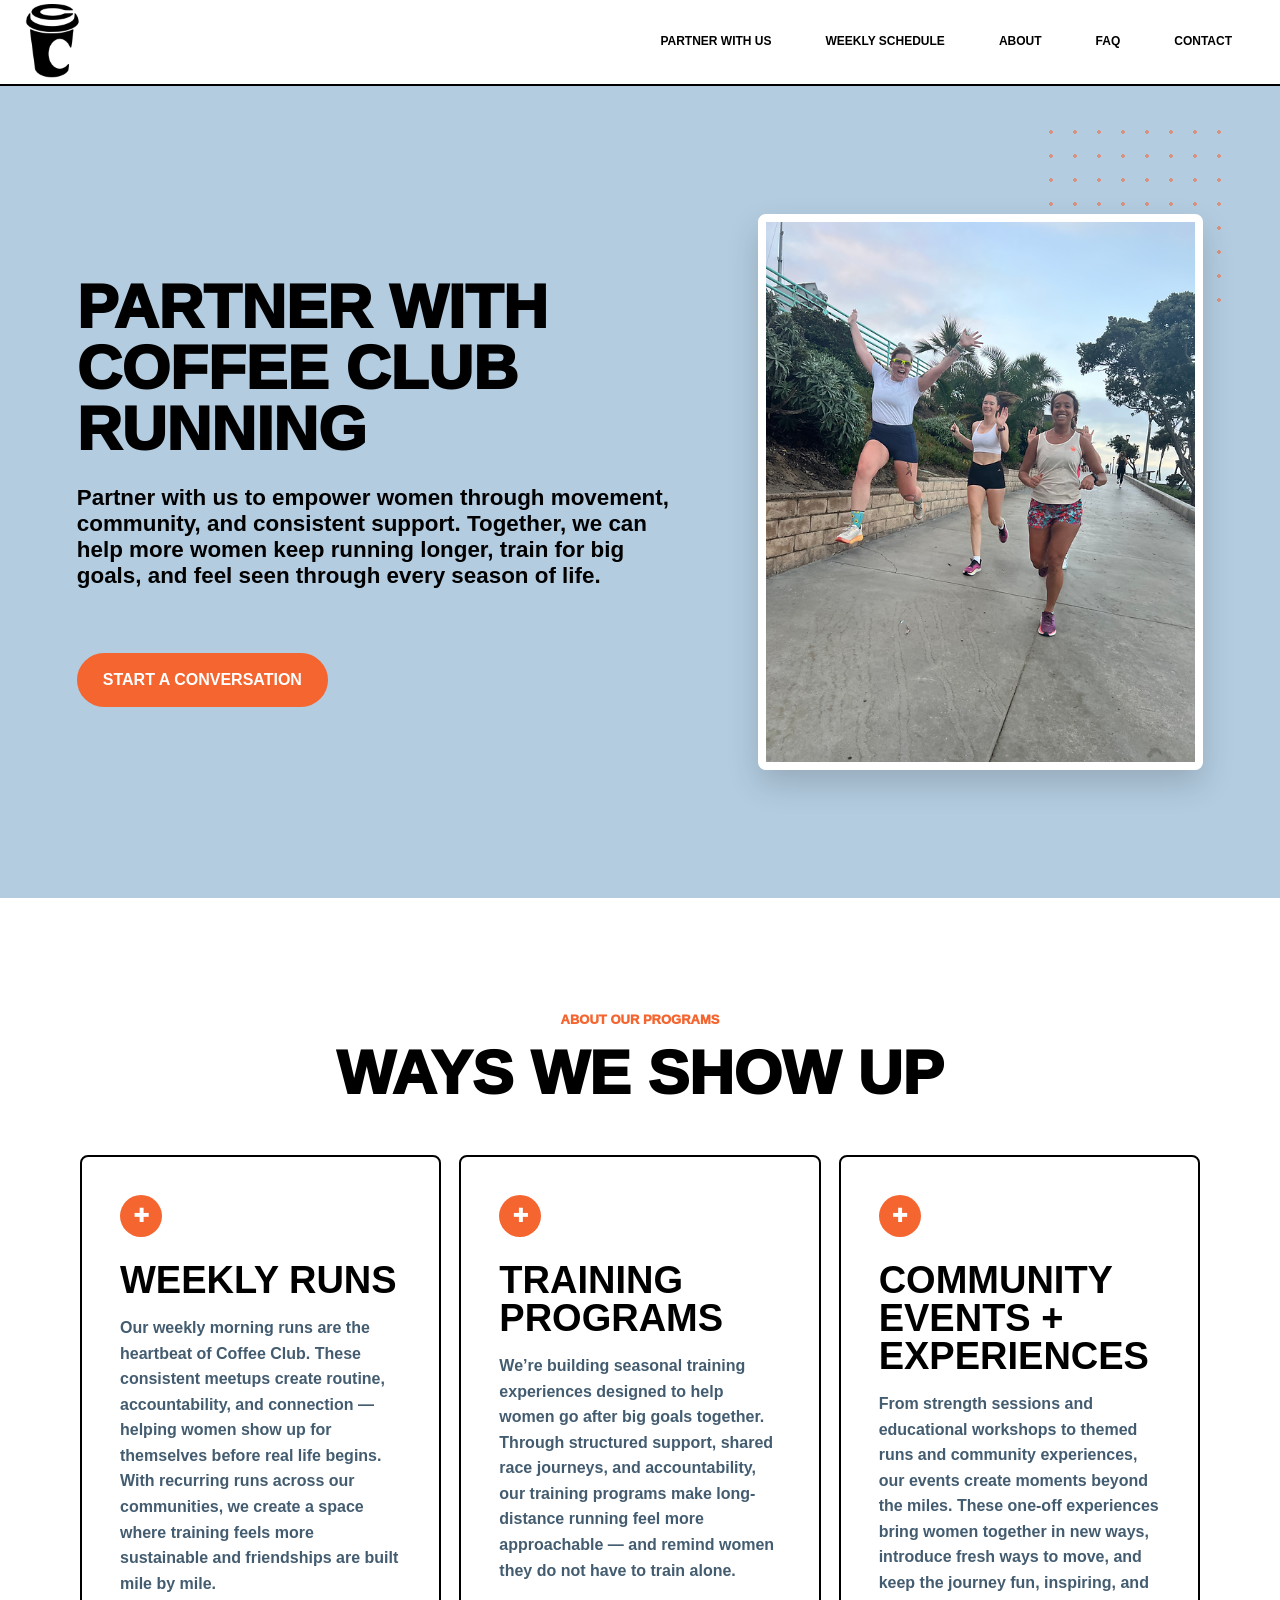
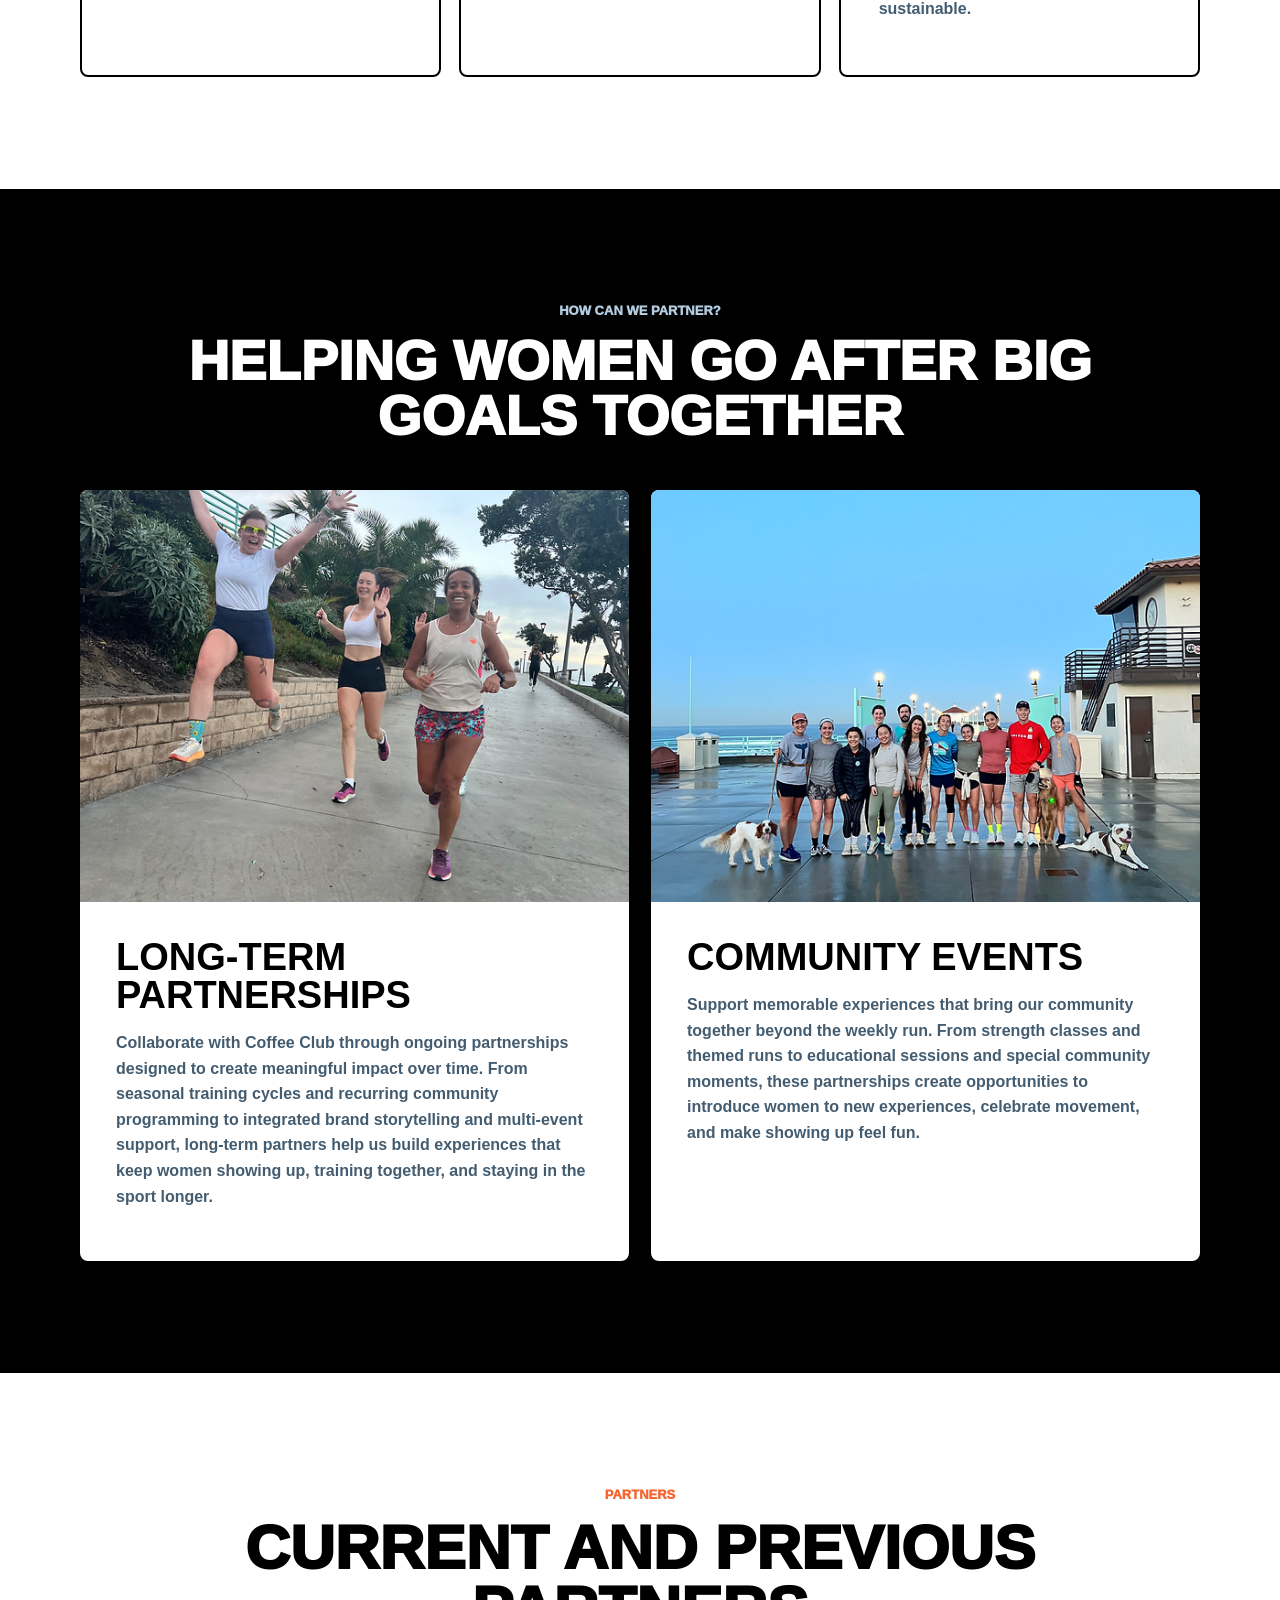
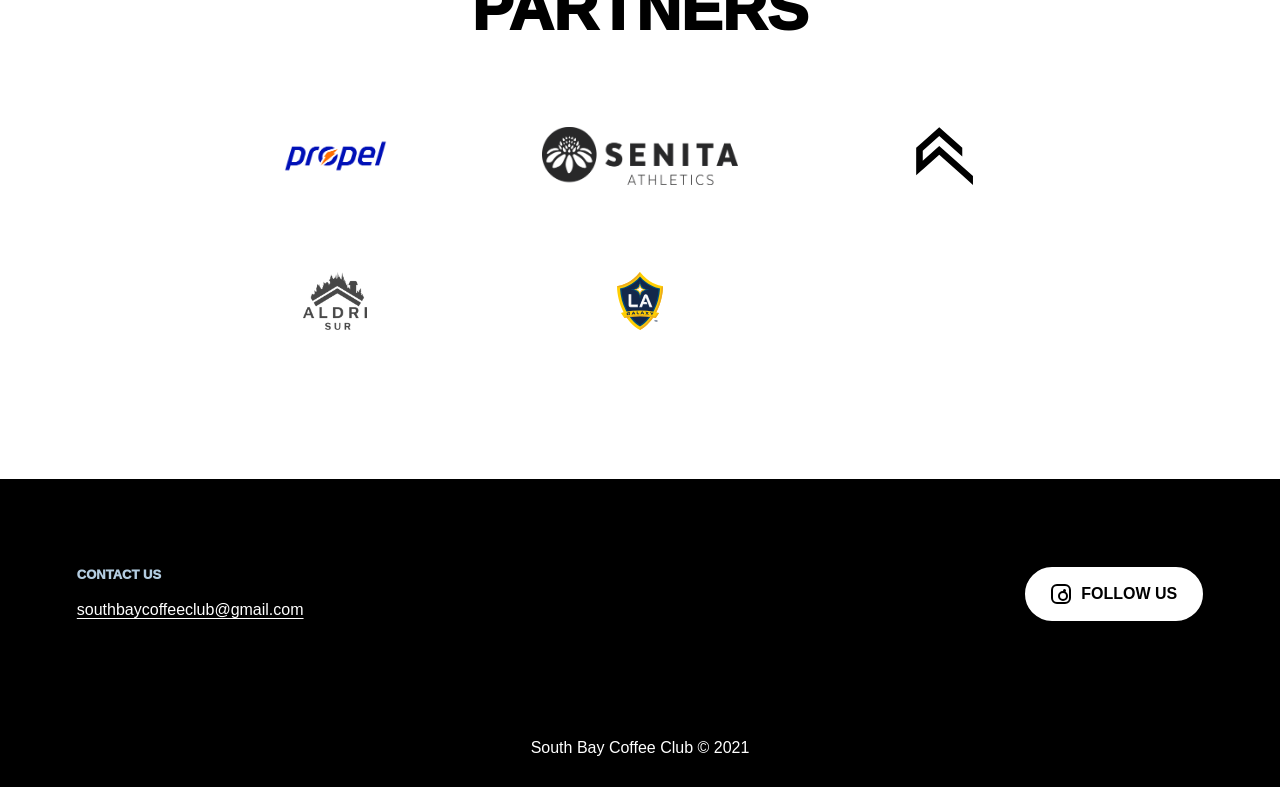
==== partner-with-us.html @ 0ad4e662 "Update Coffee Club Website" ====
<!doctype html>
<html lang="en">
  <head>
    <meta charset="utf-8">
    <meta name="viewport" content="width=device-width, initial-scale=1">
    <title>Partner With Us | Coffee Club Running</title>
    <meta name="description" content="Partner with Coffee Club Running to support women who run the morning.">
    <link rel="icon" href="assets/cc-icon2.png">
    <link rel="stylesheet" href="styles.css">
  </head>
  <body>
    <header class="site-header" id="top">
      <a class="brand" href="index.html" aria-label="Coffee Club home">
        <img src="assets/cc-mark.png" alt="Coffee Club logo">
      </a>
      <button class="menu-toggle" type="button" aria-expanded="false" aria-controls="site-nav">
        <span></span>
        <span></span>
        <span></span>
        <span class="sr-only">Menu</span>
      </button>
      <nav class="site-nav" id="site-nav" aria-label="Main navigation">
        <a href="partner-with-us.html">Partner With Us</a>
        <a href="index.html#meet">Weekly Schedule</a>
        <a href="index.html#about">About</a>
        <a href="index.html#faq">FAQ</a>
        <a href="#contact">Contact</a>
      </nav>
    </header>

    <main>
      <section class="partner-hero">
        <div class="partner-hero-copy">
          <h1>Partner with Coffee Club Running</h1>
          <p>Partner with us to empower women through movement, community, and consistent support. Together, we can help more women keep running longer, train for big goals, and feel seen through every season of life.</p>
          <a class="load-more" href="mailto:southbaycoffeeclub@gmail.com">Start a conversation</a>
        </div>
        <div class="partner-hero-media">
          <img src="assets/about-coffee.png" alt="Coffee Club runners smiling during a morning run">
        </div>
      </section>

      <section class="section partner-programs">
        <div class="section-heading compact">
          <p class="eyebrow">About our programs</p>
          <h2>Ways we show up</h2>
        </div>
        <div class="program-grid">
          <article class="program-card">
            <span class="program-mark">+</span>
            <h3>Weekly Runs</h3>
            <p>Our weekly morning runs are the heartbeat of Coffee Club. These consistent meetups create routine, accountability, and connection — helping women show up for themselves before real life begins. With recurring runs across our communities, we create a space where training feels more sustainable and friendships are built mile by mile.</p>
          </article>
          <article class="program-card">
            <span class="program-mark">+</span>
            <h3>Training Programs</h3>
            <p>We’re building seasonal training experiences designed to help women go after big goals together. Through structured support, shared race journeys, and accountability, our training programs make long-distance running feel more approachable — and remind women they do not have to train alone.</p>
          </article>
          <article class="program-card">
            <span class="program-mark">+</span>
            <h3>Community Events + Experiences</h3>
            <p>From strength sessions and educational workshops to themed runs and community experiences, our events create moments beyond the miles. These one-off experiences bring women together in new ways, introduce fresh ways to move, and keep the journey fun, inspiring, and sustainable.</p>
          </article>
        </div>
      </section>

      <section class="section partner-options">
        <div class="section-heading compact">
          <p class="eyebrow">How can we partner?</p>
          <h2>Helping women go after big goals together</h2>
        </div>
        <div class="partner-option-grid">
          <article class="partner-option">
            <img src="assets/about-coffee.png" alt="Coffee Club runners smiling during a morning run">
            <div>
              <h3>Long-term Partnerships</h3>
              <p>Collaborate with Coffee Club through ongoing partnerships designed to create meaningful impact over time. From seasonal training cycles and recurring community programming to integrated brand storytelling and multi-event support, long-term partners help us build experiences that keep women showing up, training together, and staying in the sport longer.</p>
            </div>
          </article>
          <article class="partner-option">
            <img src="assets/run-card.png" alt="Coffee Club group at Manhattan Beach Pier">
            <div>
              <h3>Community Events</h3>
              <p>Support memorable experiences that bring our community together beyond the weekly run. From strength classes and themed runs to educational sessions and special community moments, these partnerships create opportunities to introduce women to new experiences, celebrate movement, and make showing up feel fun.</p>
            </div>
          </article>
        </div>
      </section>

      <section class="section partner-logos">
        <div class="section-heading compact">
          <p class="eyebrow">Partners</p>
          <h2>Current and previous partners</h2>
        </div>
        <div class="logo-grid" aria-label="Current and previous sponsors">
          <a href="https://www.propelwater.com/" target="_blank" rel="noreferrer" aria-label="Propel">
            <img src="assets/partners/propel.png" alt="Propel logo">
          </a>
          <a href="https://www.senitaathletics.com/" target="_blank" rel="noreferrer" aria-label="Senita Athletics">
            <img src="assets/partners/senita-athletics.png" alt="Senita Athletics logo">
          </a>
          <a href="https://www.oneractive.com/" target="_blank" rel="noreferrer" aria-label="Oner Active">
            <img src="assets/partners/oner-active.svg" alt="Oner Active logo">
          </a>
          <a href="https://www.aldrisur.com/" target="_blank" rel="noreferrer" aria-label="Aldri Sur Apparel">
            <img src="assets/partners/aldri-sur.png" alt="Aldri Sur Apparel logo">
          </a>
          <a href="https://www.lagalaxy.com/" target="_blank" rel="noreferrer" aria-label="LA Galaxy">
            <img src="assets/partners/la-galaxy.svg" alt="LA Galaxy logo">
          </a>
        </div>
      </section>

      <section class="contact" id="contact">
        <div>
          <p class="eyebrow">Contact us</p>
          <a href="mailto:southbaycoffeeclub@gmail.com">southbaycoffeeclub@gmail.com</a>
        </div>
        <a class="instagram-button" href="https://www.instagram.com/sbcoffeeclub/" target="_blank" rel="noreferrer">
          <span class="instagram-icon" aria-hidden="true"></span>
          Follow us
        </a>
      </section>
    </main>

    <footer class="site-footer">
      <p>South Bay Coffee Club &copy; 2021</p>
    </footer>

    <script src="script.js"></script>
  </body>
</html>
---- styles.css ----
:root {
  --black: #000000;
  --sky: #b3cce0;
  --white: #ffffff;
  --orange: #f46530;
  --slate: #435c70;
  --ink: var(--black);
  --muted: var(--slate);
  --paper: var(--white);
  --cream: var(--white);
  --foam: var(--sky);
  --sea: var(--slate);
  --coral: var(--orange);
  --sun: var(--orange);
  --line: rgba(0, 0, 0, 0.14);
  --shadow: 0 14px 32px rgba(0, 0, 0, 0.16);
}

* {
  box-sizing: border-box;
}

html {
  scroll-behavior: smooth;
}

body {
  margin: 0;
  color: var(--ink);
  background: var(--paper);
  font-family: "Inter", "Avenir Next", Arial, Helvetica, sans-serif;
  font-size: 16px;
  line-height: 1.6;
}

img {
  display: block;
  max-width: 100%;
}

a {
  color: inherit;
  text-underline-offset: 0.2em;
}

.sr-only {
  clip: rect(0 0 0 0);
  clip-path: inset(50%);
  height: 1px;
  overflow: hidden;
  position: absolute;
  white-space: nowrap;
  width: 1px;
}

.site-header {
  align-items: center;
  background: var(--white);
  border-bottom: 2px solid var(--black);
  display: flex;
  height: 86px;
  justify-content: space-between;
  left: 0;
  padding: 0 clamp(14px, 3vw, 36px) 0 0;
  position: sticky;
  top: 0;
  z-index: 20;
}

.brand img {
  height: 77px;
  object-fit: contain;
  width: auto;
}

.site-nav {
  align-items: center;
  display: flex;
  gap: clamp(12px, 2.4vw, 30px);
  letter-spacing: 0;
  text-transform: uppercase;
}

.site-nav a {
  border-radius: 999px;
  font-size: 12px;
  font-weight: 900;
  padding: 9px 12px;
  text-decoration: none;
}

.site-nav a:hover {
  background: var(--sky);
  color: var(--black);
}

.menu-toggle {
  background: transparent;
  border: 0;
  display: none;
  height: 42px;
  padding: 8px;
  width: 42px;
}

.menu-toggle span:not(.sr-only) {
  background: var(--ink);
  display: block;
  height: 2px;
  margin: 6px 0;
  width: 100%;
}

.hero {
  background: var(--black);
  min-height: 430px;
  position: relative;
}

.hero img {
  height: min(72vw, 690px);
  min-height: 560px;
  object-fit: cover;
  object-position: center 42%;
  width: 100%;
}

.hero::before {
  background: linear-gradient(90deg, rgba(0, 0, 0, 0.72), rgba(0, 0, 0, 0.36) 54%, rgba(0, 0, 0, 0.08));
  content: "";
  inset: 0;
  position: absolute;
}

.hero-copy {
  color: var(--white);
  left: clamp(22px, 7vw, 88px);
  max-width: 820px;
  position: absolute;
  top: 48%;
  transform: translateY(-50%);
  z-index: 1;
}

.hero-copy p {
  color: var(--white);
  font-size: clamp(22px, 3.25vw, 43px);
  font-weight: 900;
  line-height: 1.08;
  margin-bottom: 24px;
  max-width: 760px;
}

.hero-copy h1 {
  color: var(--white);
  font-size: clamp(49px, 8.1vw, 106px);
  margin-bottom: clamp(24px, 4vw, 46px);
}

.hero-copy span {
  color: var(--sky);
  display: block;
  font-size: clamp(16px, 2vw, 27px);
  font-weight: 800;
  line-height: 1.26;
  max-width: 760px;
}

.hero::after {
  align-items: center;
  background: var(--orange);
  bottom: 0;
  color: var(--white);
  content: "SHOW UP • RUN • STAY FOR COFFEE";
  display: flex;
  font-size: clamp(13px, 2vw, 18px);
  font-weight: 950;
  justify-content: center;
  left: 0;
  min-height: 48px;
  position: absolute;
  right: 0;
}

.section {
  padding: clamp(56px, 9vw, 112px) clamp(20px, 6vw, 78px);
}

.section-heading {
  margin: 0 auto clamp(34px, 5vw, 58px);
  max-width: 920px;
  text-align: center;
}

.section-heading.compact {
  margin-bottom: 30px;
}

.eyebrow {
  color: var(--orange);
  font-size: 13px;
  font-weight: 950;
  letter-spacing: 0;
  margin: 0 0 12px;
  text-transform: uppercase;
}

h1,
h2,
h3,
p {
  margin-top: 0;
}

h1,
h2 {
  font-family: "Inter", "Avenir Next", Arial, Helvetica, sans-serif;
  font-weight: 950;
  line-height: 0.98;
  text-transform: uppercase;
}

h1 {
  font-size: clamp(42px, 7vw, 86px);
}

h2 {
  font-size: clamp(34px, 5vw, 62px);
}

.meet {
  background: linear-gradient(180deg, var(--sky), var(--white));
}

.meet-grid {
  display: grid;
  gap: 16px;
  grid-template-columns: repeat(3, minmax(0, 1fr));
  margin: 0 auto;
  max-width: 1120px;
}

.meet-card {
  background: #fff;
  border: 2px solid var(--ink);
  border-radius: 8px;
  min-height: 310px;
  padding: clamp(24px, 4vw, 38px);
  position: relative;
}

.meet-card.featured {
  border-color: var(--slate);
  box-shadow: var(--shadow);
}

.meet-card::before {
  background: var(--sky);
  content: "";
  height: 8px;
  left: 0;
  position: absolute;
  right: 0;
  top: 0;
}

.meet-card.featured::before {
  background: var(--orange);
}

.meet-card h2 {
  color: var(--ink);
  font-family: "Inter", "Avenir Next", Arial, Helvetica, sans-serif;
  font-size: clamp(30px, 2.9vw, 40px);
  font-weight: 950;
  letter-spacing: 0;
  line-height: 1;
  margin-bottom: 22px;
  overflow-wrap: anywhere;
}

.meet-card p {
  margin-bottom: 12px;
  font-weight: 700;
}

.meet-card span {
  color: var(--muted);
}

.note {
  background: var(--ink);
  border-radius: 999px;
  color: #fff;
  font-weight: 800;
  margin: 28px auto 0;
  max-width: 780px;
  padding: 14px 22px;
  text-align: center;
}

.split {
  align-items: center;
  display: grid;
  gap: clamp(34px, 7vw, 88px);
  grid-template-columns: minmax(300px, 0.9fr) minmax(320px, 1fr);
}

.photo-stack {
  min-height: 640px;
  position: relative;
}

.photo-stack img {
  border: 8px solid #fff;
  border-radius: 8px;
  box-shadow: var(--shadow);
  object-fit: cover;
}

.photo-main {
  aspect-ratio: 3 / 4;
  height: 620px;
  width: min(82%, 520px);
}

.photo-small {
  aspect-ratio: 4 / 5;
  bottom: 0;
  height: 340px;
  position: absolute;
  right: 0;
  width: min(48%, 320px);
}

.about-copy {
  max-width: 660px;
}

.about-copy p {
  color: var(--muted);
  font-size: 17px;
  font-weight: 650;
}

.about-copy .eyebrow {
  color: var(--coffee);
}

.insta {
  background: #fff;
}

.social-link {
  color: var(--slate);
  font-weight: 800;
}

.insta-grid {
  display: grid;
  gap: 12px;
  grid-template-columns: repeat(4, minmax(0, 1fr));
  margin: 0 auto;
  max-width: 1120px;
}

.insta-tile {
  aspect-ratio: 1;
  background: var(--sky);
  border: 0;
  border-radius: 8px;
  color: #fff;
  display: block;
  overflow: hidden;
  position: relative;
}

.insta-tile img {
  height: 100%;
  object-fit: cover;
  transition: transform 0.35s ease;
  width: 100%;
}

.insta-tile::after {
  background: linear-gradient(180deg, transparent 45%, rgba(0, 0, 0, 0.58));
  content: "";
  inset: 0;
  opacity: 0;
  position: absolute;
  transition: opacity 0.25s ease;
}

.insta-tile span {
  bottom: 14px;
  font-size: 13px;
  font-weight: 700;
  left: 14px;
  max-width: calc(100% - 28px);
  opacity: 0;
  position: absolute;
  z-index: 1;
}

.insta-tile:hover img {
  transform: scale(1.05);
}

.insta-tile:hover::after,
.insta-tile:hover span {
  opacity: 1;
}

.load-more,
.instagram-button {
  align-items: center;
  background: var(--orange);
  border: 2px solid var(--orange);
  border-radius: 999px;
  color: #fff;
  cursor: pointer;
  display: inline-flex;
  font-weight: 800;
  gap: 10px;
  justify-content: center;
  min-height: 48px;
  padding: 12px 24px;
  text-decoration: none;
  text-transform: uppercase;
}

.load-more {
  margin: 30px auto 0;
}

.insta .load-more {
  display: flex;
}

.load-more:hover,
.instagram-button:hover {
  background: var(--slate);
  border-color: var(--slate);
}

.faq {
  background: var(--sky);
}

.faq-list {
  margin: 0 auto;
  max-width: 900px;
}

details {
  background: #fff;
  border: 2px solid var(--ink);
  border-bottom: 0;
  padding: 0;
}

details:first-child {
  border-top-left-radius: 8px;
  border-top-right-radius: 8px;
}

details:last-child {
  border-bottom: 2px solid var(--ink);
  border-bottom-left-radius: 8px;
  border-bottom-right-radius: 8px;
}

summary {
  cursor: pointer;
  font-size: 18px;
  font-weight: 900;
  list-style: none;
  padding: 22px 26px;
  position: relative;
}

summary::-webkit-details-marker {
  display: none;
}

summary::after {
  color: var(--orange);
  content: "+";
  font-size: 28px;
  line-height: 1;
  position: absolute;
  right: 26px;
}

details[open] summary::after {
  content: "-";
}

details p {
  color: var(--muted);
  margin: 0;
  padding: 0 26px 24px;
}

.contact {
  align-items: center;
  background: var(--ink);
  color: #fff;
  display: flex;
  justify-content: space-between;
  padding: clamp(44px, 7vw, 86px) clamp(20px, 6vw, 78px);
}

.contact .eyebrow {
  color: var(--sky);
}

.contact h2 {
  font-family: "Inter", "Avenir Next", Arial, Helvetica, sans-serif;
  font-size: clamp(28px, 4vw, 48px);
  font-weight: 900;
  margin-bottom: 8px;
}

.instagram-button {
  background: #fff;
  border-color: #fff;
  color: var(--ink);
}

.instagram-icon {
  border: 2px solid currentColor;
  border-radius: 6px;
  height: 20px;
  position: relative;
  width: 20px;
}

.instagram-icon::before {
  border: 2px solid currentColor;
  border-radius: 999px;
  content: "";
  height: 6px;
  left: 5px;
  position: absolute;
  top: 5px;
  width: 6px;
}

.instagram-icon::after {
  background: currentColor;
  border-radius: 999px;
  content: "";
  height: 3px;
  position: absolute;
  right: 3px;
  top: 3px;
  width: 3px;
}

.instagram-button img {
  height: 20px;
  width: 20px;
}

.site-footer {
  background: var(--black);
  color: #fff;
  padding: 26px 20px;
  text-align: center;
}

.site-footer p {
  margin: 0;
}

.page-hero {
  background: var(--sky);
  padding: clamp(58px, 9vw, 120px) clamp(20px, 6vw, 78px);
  text-align: center;
}

.page-hero h1 {
  margin: 0 auto 12px;
  max-width: 880px;
}

.shop-layout {
  align-items: start;
  display: grid;
  gap: clamp(28px, 5vw, 70px);
  grid-template-columns: 240px minmax(0, 1fr);
}

.filters {
  border-right: 1px solid var(--line);
  display: grid;
  gap: 12px;
  padding-right: 28px;
}

.filters h2 {
  font-family: "Inter", "Avenir Next", Arial, Helvetica, sans-serif;
  font-size: 20px;
  font-weight: 900;
  margin: 16px 0 4px;
}

.filters label {
  align-items: center;
  display: flex;
  gap: 8px;
}

.product-card {
  display: grid;
  gap: clamp(24px, 5vw, 58px);
  grid-template-columns: minmax(280px, 0.85fr) minmax(240px, 0.65fr);
}

.product-card img {
  background: #fff;
  border: 1px solid var(--line);
}

.product-card h2 {
  font-family: "Inter", "Avenir Next", Arial, Helvetica, sans-serif;
  font-size: clamp(28px, 4vw, 44px);
  font-weight: 900;
}

.price {
  color: var(--orange);
  font-size: 22px;
  font-weight: 800;
}

.events-panel {
  background: #fff;
  text-align: center;
}

.events-panel > div {
  margin: 0 auto;
  max-width: 680px;
}

.partner-hero {
  background: var(--sky);
  display: grid;
  gap: clamp(28px, 5vw, 70px);
  grid-template-columns: minmax(0, 1fr) minmax(280px, 0.72fr);
  overflow: hidden;
  padding: clamp(64px, 10vw, 130px) clamp(20px, 6vw, 78px);
  position: relative;
}

.partner-hero::after {
  background-image: radial-gradient(var(--orange) 2px, transparent 2px);
  background-size: 24px 24px;
  content: "";
  height: 190px;
  opacity: 0.55;
  position: absolute;
  right: clamp(14px, 4vw, 54px);
  top: 34px;
  width: 190px;
}

.partner-hero-copy {
  align-self: center;
  position: relative;
  z-index: 1;
}

.partner-hero-copy h1,
.partner-hero-copy p {
  max-width: 980px;
}

.partner-hero h1 {
  font-size: clamp(31px, 5.1vw, 62px);
  margin-bottom: 26px;
}

.partner-hero-copy > p {
  color: var(--black);
  font-size: clamp(16px, 1.75vw, 23px);
  font-weight: 850;
  line-height: 1.16;
  margin-bottom: 34px;
}

.partner-hero-media {
  align-self: center;
  position: relative;
  z-index: 1;
}

.partner-hero-media img {
  aspect-ratio: 4 / 5;
  border: 8px solid var(--white);
  border-radius: 8px;
  box-shadow: var(--shadow);
  height: auto;
  object-fit: cover;
  width: 100%;
}

.program-grid {
  display: grid;
  gap: 18px;
  grid-template-columns: repeat(3, minmax(0, 1fr));
  margin: 0 auto;
  max-width: 1120px;
}

.program-card {
  border: 2px solid var(--black);
  border-radius: 8px;
  padding: clamp(24px, 4vw, 38px);
}

.program-mark {
  align-items: center;
  background: var(--orange);
  border-radius: 999px;
  color: var(--white);
  display: inline-flex;
  font-size: 26px;
  font-weight: 950;
  height: 42px;
  justify-content: center;
  margin-bottom: 24px;
  width: 42px;
}

.program-card h3,
.partner-option h3 {
  font-size: clamp(26px, 3vw, 38px);
  line-height: 1;
  margin-bottom: 16px;
  text-transform: uppercase;
}

.program-card p,
.partner-option p {
  color: var(--muted);
  font-weight: 700;
}

.partner-options {
  background: var(--black);
  color: var(--white);
}

.partner-options .eyebrow {
  color: var(--sky);
}

.partner-options .section-heading h2 {
  font-size: clamp(31px, 4.5vw, 56px);
}

.partner-option-grid {
  display: grid;
  gap: 22px;
  grid-template-columns: repeat(2, minmax(0, 1fr));
  margin: 0 auto;
  max-width: 1120px;
}

.partner-option {
  background: var(--white);
  border-radius: 8px;
  color: var(--black);
  overflow: hidden;
}

.partner-option img {
  aspect-ratio: 4 / 3;
  height: auto;
  object-fit: cover;
  width: 100%;
}

.partner-option div {
  padding: clamp(22px, 4vw, 36px);
}

.logo-grid {
  display: grid;
  gap: 14px;
  grid-template-columns: repeat(3, minmax(0, 1fr));
  margin: 0 auto;
  max-width: 900px;
}

.logo-grid a {
  align-items: center;
  aspect-ratio: 3 / 1.35;
  border-radius: 8px;
  color: var(--slate);
  display: flex;
  font-weight: 950;
  justify-content: center;
  padding: 24px;
  text-decoration: none;
  text-transform: uppercase;
}

.logo-grid img {
  max-height: 58px;
  object-fit: contain;
  width: min(100%, 220px);
}

@media (max-width: 860px) {
  .site-header {
    height: 74px;
  }

  .brand img {
    height: 67px;
  }

  .menu-toggle {
    display: block;
  }

  .site-nav {
    align-items: stretch;
    background: var(--paper);
    border-bottom: 1px solid var(--line);
    display: none;
    flex-direction: column;
    gap: 0;
    left: 0;
    padding: 12px 20px 24px;
    position: absolute;
    right: 0;
    top: 74px;
  }

  .site-nav.is-open {
    display: flex;
  }

  .site-nav a {
    border-top: 1px solid var(--line);
    padding: 14px 0;
  }

  .hero img {
    height: 72vh;
    min-height: 540px;
    object-position: center;
  }

  .hero-copy {
    left: 20px;
    max-width: calc(100% - 40px);
    top: 47%;
  }

  .hero-copy span {
    max-width: none;
  }

  .meet-grid,
  .split {
    grid-template-columns: 1fr;
  }

  .photo-stack {
    min-height: 540px;
  }

  .photo-main {
    height: 520px;
  }

  .photo-small {
    height: 250px;
    width: 52%;
  }

  .insta-grid {
    grid-template-columns: repeat(2, minmax(0, 1fr));
  }

  .contact {
    align-items: flex-start;
    flex-direction: column;
    gap: 24px;
  }

  .partner-hero,
  .shop-layout,
  .product-card,
  .program-grid,
  .partner-option-grid {
    grid-template-columns: 1fr;
  }

  .filters {
    border-bottom: 1px solid var(--line);
    border-right: 0;
    padding-bottom: 24px;
    padding-right: 0;
  }

  .logo-grid {
    grid-template-columns: repeat(2, minmax(0, 1fr));
  }
}

@media (max-width: 520px) {
  .section {
    padding-left: 16px;
    padding-right: 16px;
  }

  h1 {
    font-size: 40px;
  }

  h2 {
    font-size: 34px;
  }

  .meet-card {
    min-height: auto;
  }

  .photo-stack {
    min-height: auto;
  }

  .photo-main,
  .photo-small {
    height: auto;
    position: static;
    width: 100%;
  }

  .photo-small {
    margin-top: 16px;
  }

  .insta-grid {
    gap: 8px;
  }
}
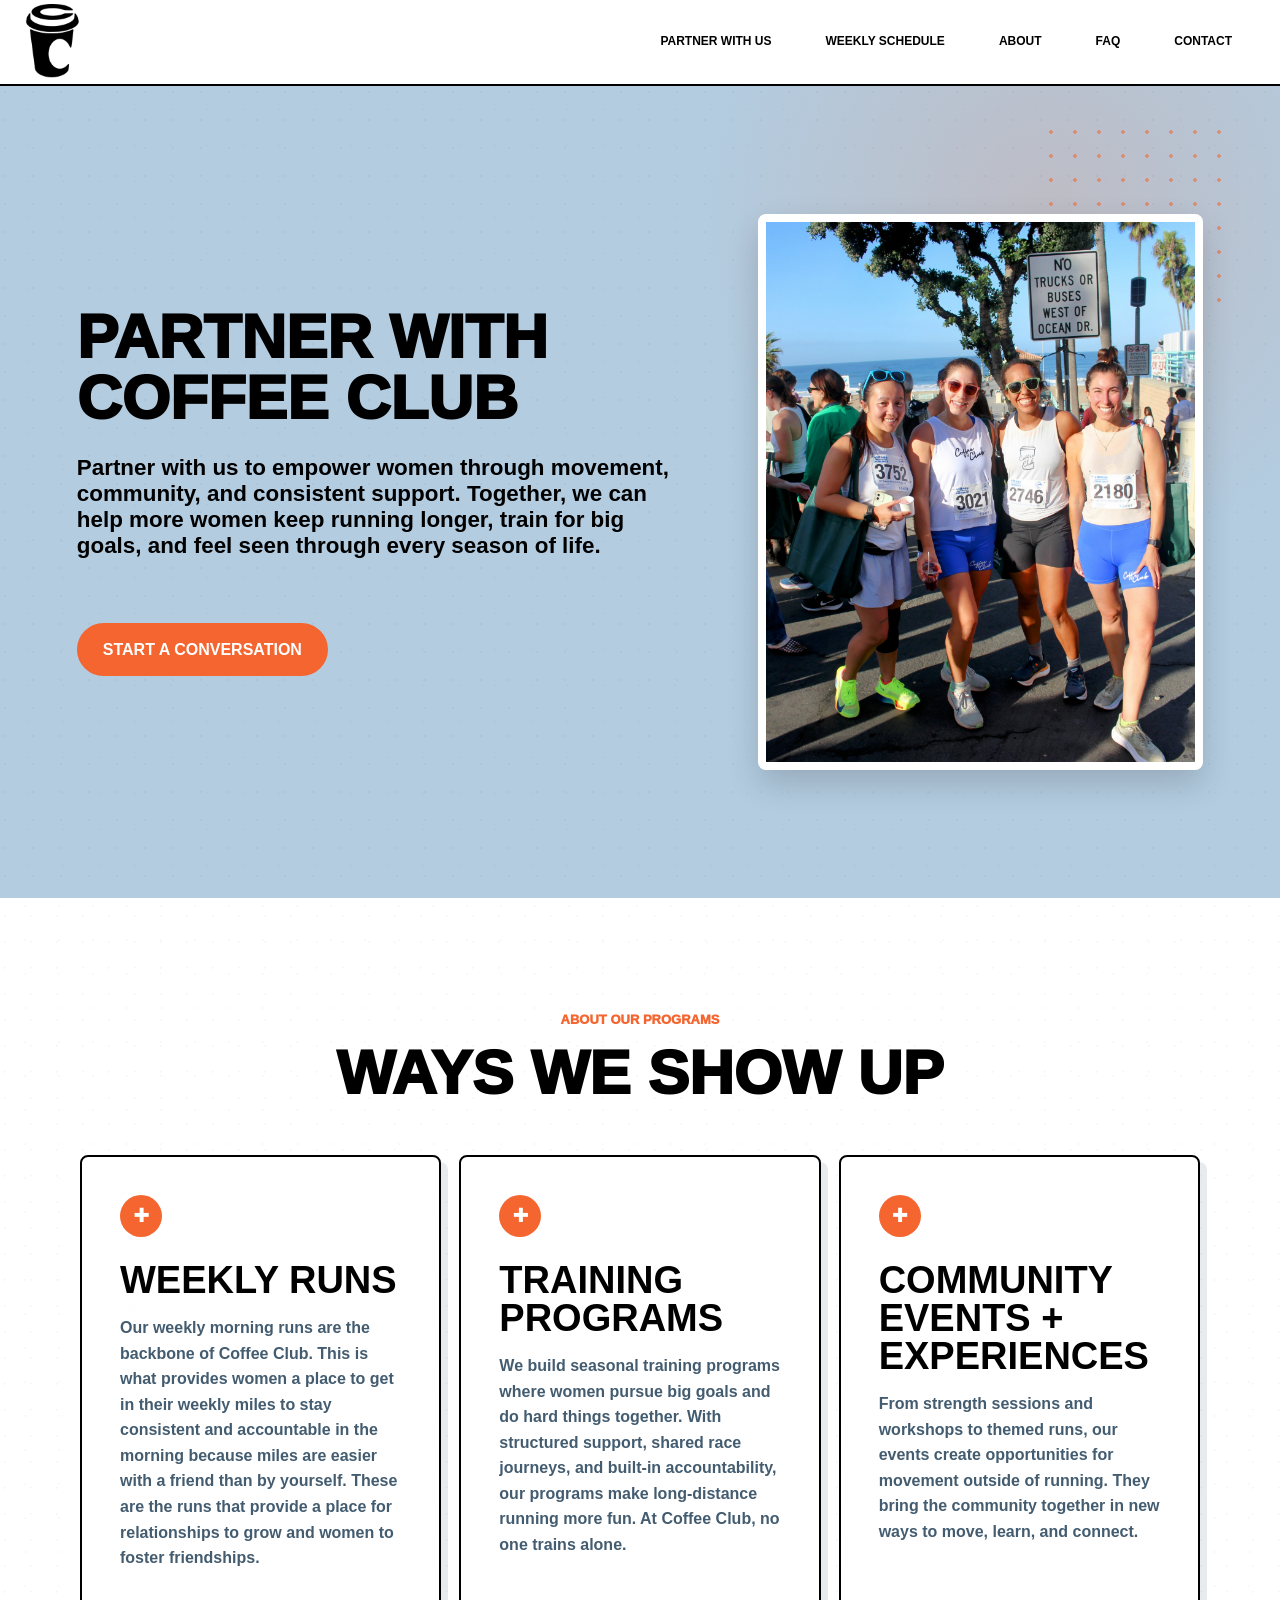
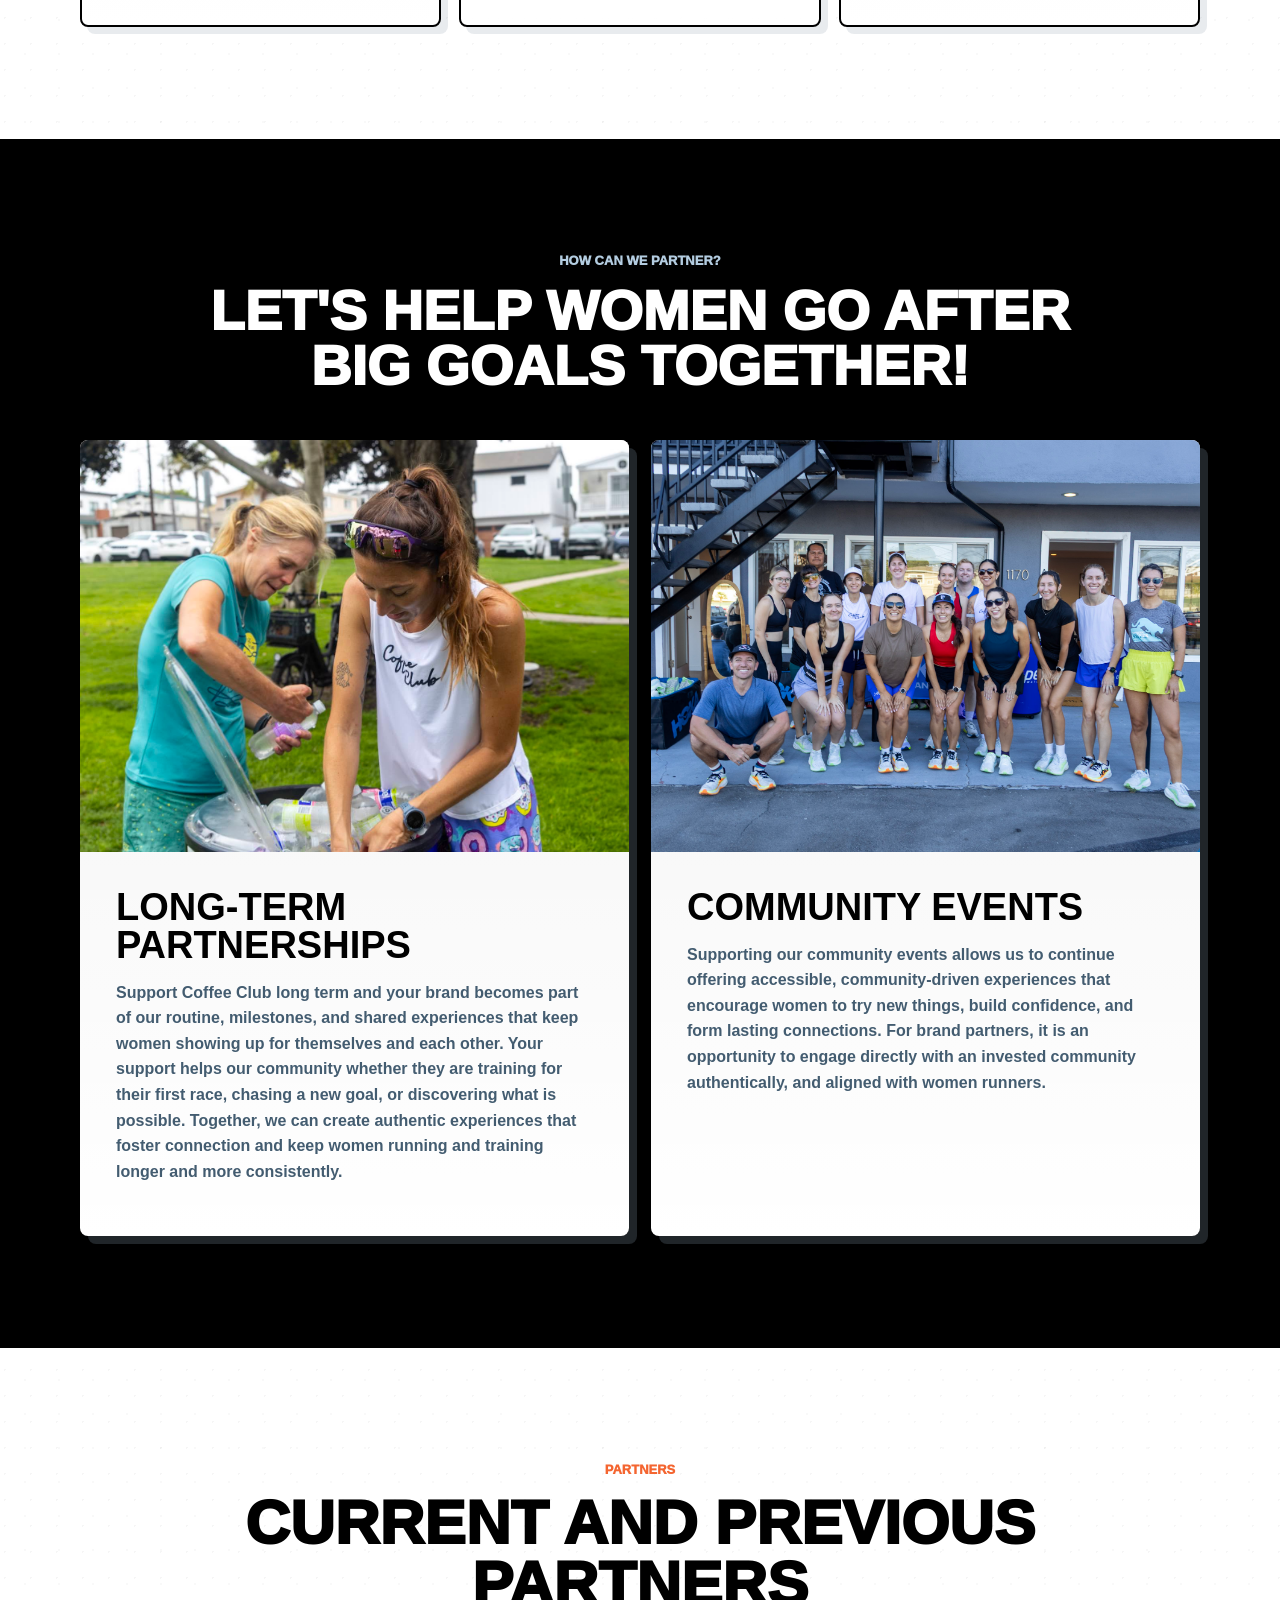
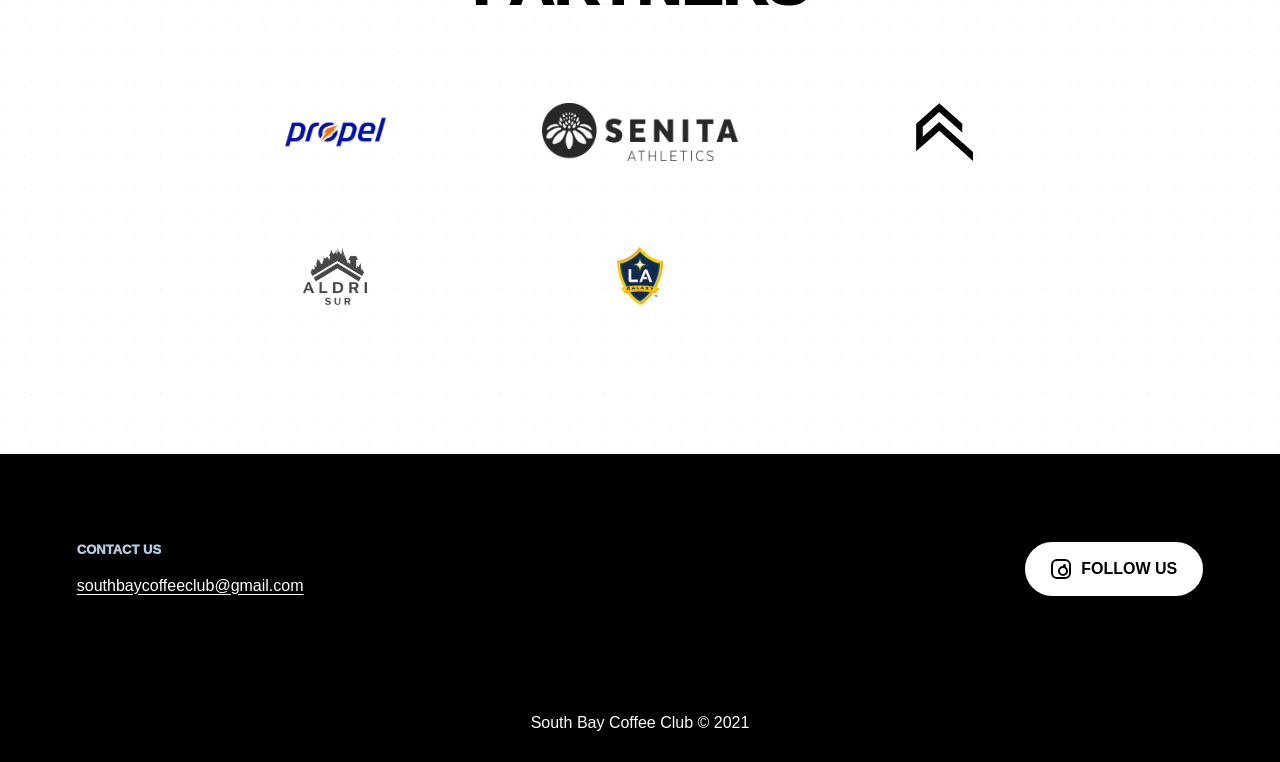
==== commit 67c4836a: "Update Coffee Club website content and imagery" ====
--- a/partner-with-us.html
+++ b/partner-with-us.html
@@ -31,12 +31,12 @@
     <main>
       <section class="partner-hero">
         <div class="partner-hero-copy">
-          <h1>Partner with Coffee Club Running</h1>
+          <h1>Partner with Coffee Club</h1>
           <p>Partner with us to empower women through movement, community, and consistent support. Together, we can help more women keep running longer, train for big goals, and feel seen through every season of life.</p>
-          <a class="load-more" href="mailto:southbaycoffeeclub@gmail.com">Start a conversation</a>
+          <a class="load-more" href="https://docs.google.com/forms/d/e/1FAIpQLScNR99GvK11erluF10WW1BoatYIAJZCQck7IyUXDpoMN29tWA/viewform?usp=publish-editor" target="_blank" rel="noreferrer">Start a conversation</a>
         </div>
         <div class="partner-hero-media">
-          <img src="assets/about-coffee.png" alt="Coffee Club runners smiling during a morning run">
+          <img src="assets/partner-coffeeclub.JPG" alt="Coffee Club runners at a partner event">
         </div>
       </section>
 
@@ -49,17 +49,17 @@
           <article class="program-card">
             <span class="program-mark">+</span>
             <h3>Weekly Runs</h3>
-            <p>Our weekly morning runs are the heartbeat of Coffee Club. These consistent meetups create routine, accountability, and connection — helping women show up for themselves before real life begins. With recurring runs across our communities, we create a space where training feels more sustainable and friendships are built mile by mile.</p>
+            <p>Our weekly morning runs are the backbone of Coffee Club. This is what provides women a place to get in their weekly miles to stay consistent and accountable in the morning because miles are easier with a friend than by yourself. These are the runs that provide a place for relationships to grow and women to foster friendships.</p>
           </article>
           <article class="program-card">
             <span class="program-mark">+</span>
             <h3>Training Programs</h3>
-            <p>We’re building seasonal training experiences designed to help women go after big goals together. Through structured support, shared race journeys, and accountability, our training programs make long-distance running feel more approachable — and remind women they do not have to train alone.</p>
+            <p>We build seasonal training programs where women pursue big goals and do hard things together. With structured support, shared race journeys, and built-in accountability, our programs make long-distance running more fun. At Coffee Club, no one trains alone.</p>
           </article>
           <article class="program-card">
             <span class="program-mark">+</span>
             <h3>Community Events + Experiences</h3>
-            <p>From strength sessions and educational workshops to themed runs and community experiences, our events create moments beyond the miles. These one-off experiences bring women together in new ways, introduce fresh ways to move, and keep the journey fun, inspiring, and sustainable.</p>
+            <p>From strength sessions and workshops to themed runs, our events create opportunities for movement outside of running. They bring the community together in new ways to move, learn, and connect.</p>
           </article>
         </div>
       </section>
@@ -67,21 +67,21 @@
       <section class="section partner-options">
         <div class="section-heading compact">
           <p class="eyebrow">How can we partner?</p>
-          <h2>Helping women go after big goals together</h2>
+          <h2>Let's help women go after big goals together!</h2>
         </div>
         <div class="partner-option-grid">
           <article class="partner-option">
-            <img src="assets/about-coffee.png" alt="Coffee Club runners smiling during a morning run">
+            <img src="assets/longterm-partner.jpg" alt="Coffee Club long-term partnership event">
             <div>
               <h3>Long-term Partnerships</h3>
-              <p>Collaborate with Coffee Club through ongoing partnerships designed to create meaningful impact over time. From seasonal training cycles and recurring community programming to integrated brand storytelling and multi-event support, long-term partners help us build experiences that keep women showing up, training together, and staying in the sport longer.</p>
+              <p>Support Coffee Club long term and your brand becomes part of our routine, milestones, and shared experiences that keep women showing up for themselves and each other. Your support helps our community whether they are training for their first race, chasing a new goal, or discovering what is possible. Together, we can create authentic experiences that foster connection and keep women running and training longer and more consistently.</p>
             </div>
           </article>
           <article class="partner-option">
-            <img src="assets/run-card.png" alt="Coffee Club group at Manhattan Beach Pier">
+            <img src="assets/community-events.jpg" alt="Coffee Club community event">
             <div>
               <h3>Community Events</h3>
-              <p>Support memorable experiences that bring our community together beyond the weekly run. From strength classes and themed runs to educational sessions and special community moments, these partnerships create opportunities to introduce women to new experiences, celebrate movement, and make showing up feel fun.</p>
+              <p>Supporting our community events allows us to continue offering accessible, community-driven experiences that encourage women to try new things, build confidence, and form lasting connections. For brand partners, it is an opportunity to engage directly with an invested community authentically, and aligned with women runners.</p>
             </div>
           </article>
         </div>
--- a/styles.css
+++ b/styles.css
@@ -14,6 +14,11 @@
   --sun: var(--orange);
   --line: rgba(0, 0, 0, 0.14);
   --shadow: 0 14px 32px rgba(0, 0, 0, 0.16);
+  --paper-texture:
+    radial-gradient(circle at 18% 22%, rgba(0, 0, 0, 0.035) 0 1px, transparent 1px),
+    radial-gradient(circle at 74% 64%, rgba(0, 0, 0, 0.025) 0 1px, transparent 1px);
+  --diagonal-texture: repeating-linear-gradient(-18deg, transparent 0 14px, rgba(0, 0, 0, 0.045) 14px 16px);
+  --dot-texture: radial-gradient(rgba(0, 0, 0, 0.1) 1.2px, transparent 1.2px);
 }
 
 * {
@@ -27,7 +32,10 @@
 body {
   margin: 0;
   color: var(--ink);
-  background: var(--paper);
+  background:
+    var(--paper-texture),
+    var(--paper);
+  background-size: 26px 26px, 34px 34px, auto;
   font-family: "Inter", "Avenir Next", Arial, Helvetica, sans-serif;
   font-size: 16px;
   line-height: 1.6;
@@ -126,7 +134,9 @@
 }
 
 .hero::before {
-  background: linear-gradient(90deg, rgba(0, 0, 0, 0.72), rgba(0, 0, 0, 0.36) 54%, rgba(0, 0, 0, 0.08));
+  background:
+    var(--diagonal-texture),
+    linear-gradient(90deg, rgba(0, 0, 0, 0.72), rgba(0, 0, 0, 0.36) 54%, rgba(0, 0, 0, 0.08));
   content: "";
   inset: 0;
   position: absolute;
@@ -184,6 +194,7 @@
 
 .section {
   padding: clamp(56px, 9vw, 112px) clamp(20px, 6vw, 78px);
+  position: relative;
 }
 
 .section-heading {
@@ -229,7 +240,11 @@
 }
 
 .meet {
-  background: linear-gradient(180deg, var(--sky), var(--white));
+  background:
+    var(--paper-texture),
+    radial-gradient(circle at 12% 18%, rgba(244, 101, 48, 0.16), transparent 26%),
+    linear-gradient(180deg, var(--sky), var(--white));
+  background-size: 28px 28px, 36px 36px, auto, auto;
 }
 
 .meet-grid {
@@ -241,9 +256,13 @@
 }
 
 .meet-card {
-  background: #fff;
+  background:
+    linear-gradient(180deg, rgba(255, 255, 255, 0.94), rgba(255, 255, 255, 0.98)),
+    var(--paper-texture);
+  background-size: auto, 24px 24px, 30px 30px;
   border: 2px solid var(--ink);
   border-radius: 8px;
+  box-shadow: 8px 8px 0 rgba(67, 92, 112, 0.14);
   min-height: 310px;
   padding: clamp(24px, 4vw, 38px);
   position: relative;
@@ -301,6 +320,11 @@
 
 .split {
   align-items: center;
+  background:
+    radial-gradient(circle at 8% 16%, rgba(179, 204, 224, 0.36), transparent 24%),
+    var(--paper-texture),
+    var(--white);
+  background-size: auto, 30px 30px, 38px 38px, auto;
   display: grid;
   gap: clamp(34px, 7vw, 88px);
   grid-template-columns: minmax(300px, 0.9fr) minmax(320px, 1fr);
@@ -314,7 +338,7 @@
 .photo-stack img {
   border: 8px solid #fff;
   border-radius: 8px;
-  box-shadow: var(--shadow);
+  box-shadow: var(--shadow), 10px 10px 0 rgba(244, 101, 48, 0.12);
   object-fit: cover;
 }
 
@@ -348,7 +372,11 @@
 }
 
 .insta {
-  background: #fff;
+  background:
+    linear-gradient(90deg, rgba(179, 204, 224, 0.2), transparent 42%),
+    var(--paper-texture),
+    #fff;
+  background-size: auto, 28px 28px, 36px 36px, auto;
 }
 
 .social-link {
@@ -444,7 +472,10 @@
 }
 
 .faq {
-  background: var(--sky);
+  background:
+    var(--dot-texture),
+    linear-gradient(180deg, var(--sky), rgba(179, 204, 224, 0.68));
+  background-size: 22px 22px, auto;
 }
 
 .faq-list {
@@ -504,7 +535,9 @@
 
 .contact {
   align-items: center;
-  background: var(--ink);
+  background:
+    var(--diagonal-texture),
+    var(--ink);
   color: #fff;
   display: flex;
   justify-content: space-between;
@@ -575,7 +608,10 @@
 }
 
 .page-hero {
-  background: var(--sky);
+  background:
+    var(--dot-texture),
+    linear-gradient(180deg, var(--sky), rgba(179, 204, 224, 0.72));
+  background-size: 24px 24px, auto;
   padding: clamp(58px, 9vw, 120px) clamp(20px, 6vw, 78px);
   text-align: center;
 }
@@ -646,7 +682,11 @@
 }
 
 .partner-hero {
-  background: var(--sky);
+  background:
+    var(--paper-texture),
+    radial-gradient(circle at 82% 16%, rgba(244, 101, 48, 0.16), transparent 28%),
+    var(--sky);
+  background-size: 28px 28px, 36px 36px, auto, auto;
   display: grid;
   gap: clamp(28px, 5vw, 70px);
   grid-template-columns: minmax(0, 1fr) minmax(280px, 0.72fr);
@@ -716,8 +756,13 @@
 }
 
 .program-card {
+  background:
+    linear-gradient(180deg, rgba(255, 255, 255, 0.95), rgba(255, 255, 255, 0.98)),
+    var(--paper-texture);
+  background-size: auto, 24px 24px, 30px 30px;
   border: 2px solid var(--black);
   border-radius: 8px;
+  box-shadow: 7px 7px 0 rgba(67, 92, 112, 0.12);
   padding: clamp(24px, 4vw, 38px);
 }
 
@@ -750,7 +795,9 @@
 }
 
 .partner-options {
-  background: var(--black);
+  background:
+    var(--diagonal-texture),
+    var(--black);
   color: var(--white);
 }
 
@@ -771,9 +818,13 @@
 }
 
 .partner-option {
-  background: var(--white);
+  background:
+    linear-gradient(180deg, rgba(255, 255, 255, 0.95), rgba(255, 255, 255, 1)),
+    var(--paper-texture);
+  background-size: auto, 24px 24px, 30px 30px;
   border-radius: 8px;
   color: var(--black);
+  box-shadow: 8px 8px 0 rgba(179, 204, 224, 0.18);
   overflow: hidden;
 }
 
